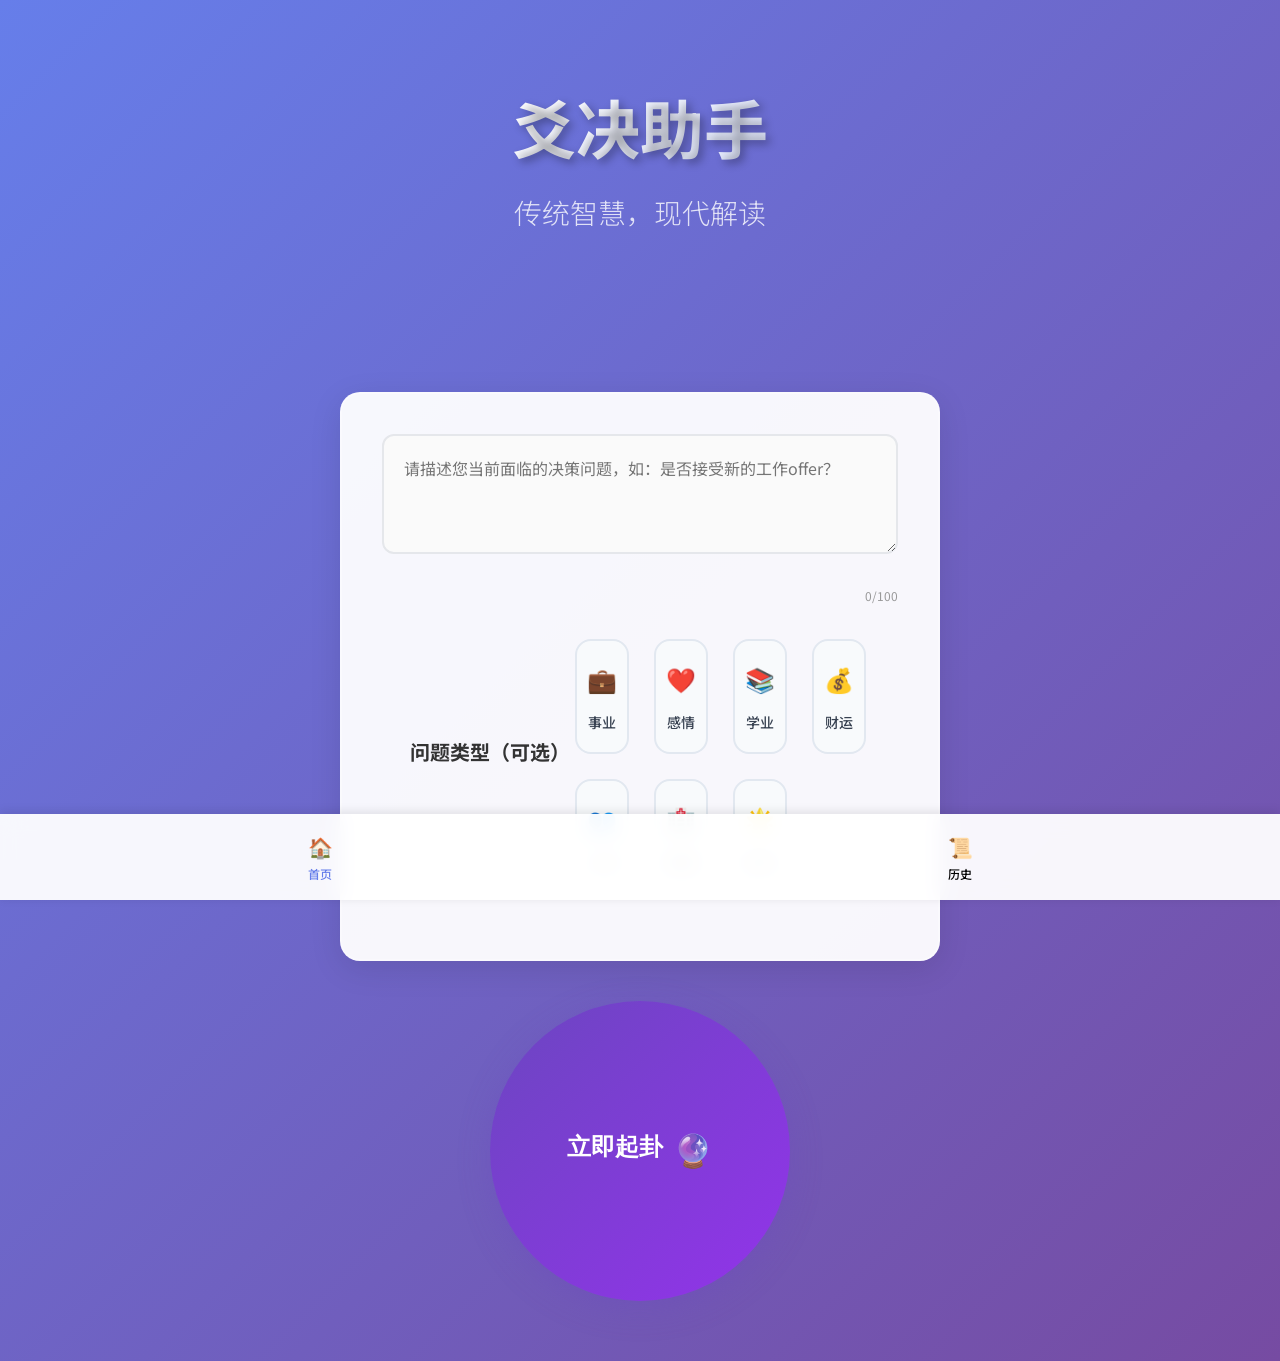
==== hexagram-assistant/index.html @ 0214f85b "feat: Final clean project structure" ====
<!DOCTYPE html>
<html lang="zh-CN">
<head>
    <meta charset="UTF-8">
    <meta name="viewport" content="width=device-width, initial-scale=1.0, maximum-scale=1.0, user-scalable=no">
    <title>爻决助手 - 传统智慧，现代解读</title>
    <meta name="description" content="基于易经六爻的智能决策助手，通过AI解读卦象为您提供决策建议">
    <meta name="keywords" content="易经,六爻,卦象,决策,占卜,AI,传统文化">
    <link rel="stylesheet" href="css/global.css">
    <link rel="stylesheet" href="css/index.css">
    <link href="https://fonts.googleapis.com/css2?family=Noto+Sans+SC:wght@400;500;700&display=swap" rel="stylesheet">
    <link rel="icon" href="favicon.ico" type="image/x-icon">
</head>
<body>
    <div id="app">
        <!-- 首页 -->
        <div id="home-page" class="page active">
            <div class="container">
                <header class="app-header">
                    <h1 class="app-title">爻决助手</h1>
                    <p class="app-subtitle">传统智慧，现代解读</p>
                </header>
                
                <main class="main-content">
                    <div class="question-input-section">
                        <div class="input-container">
                            <textarea 
                                id="question-input" 
                                class="question-textarea" 
                                placeholder="请描述您当前面临的决策问题，如：是否接受新的工作offer？"
                                maxlength="100"
                            ></textarea>
                            <div class="char-counter">
                                <span id="char-count">0</span>/100
                            </div>
                        </div>
                        
                        <div class="category-selector">
                            <div class="category-title">问题类型（可选）</div>
                            <div class="category-options">
                                <div class="category-option" data-category="career">
                                    <span class="category-icon">💼</span>
                                    <span class="category-name">事业</span>
                                </div>
                                <div class="category-option" data-category="love">
                                    <span class="category-icon">❤️</span>
                                    <span class="category-name">感情</span>
                                </div>
                                <div class="category-option" data-category="study">
                                    <span class="category-icon">📚</span>
                                    <span class="category-name">学业</span>
                                </div>
                                <div class="category-option" data-category="finance">
                                    <span class="category-icon">💰</span>
                                    <span class="category-name">财运</span>
                                </div>
                                <div class="category-option" data-category="relationship">
                                    <span class="category-icon">👥</span>
                                    <span class="category-name">人际</span>
                                </div>
                                <div class="category-option" data-category="health">
                                    <span class="category-icon">🏥</span>
                                    <span class="category-name">健康</span>
                                </div>
                                <div class="category-option" data-category="general">
                                    <span class="category-icon">🌟</span>
                                    <span class="category-name">综合</span>
                                </div>
                            </div>
                        </div>
                    </div>
                    
                    <div class="action-section">
                        <button id="start-divination" class="primary-button">
                            <span class="button-text">立即起卦</span>
                            <span class="button-icon">🔮</span>
                        </button>
                    </div>
                </main>
                
                <nav class="bottom-nav">
                    <div class="nav-item active" data-page="home">
                        <span class="nav-icon">🏠</span>
                        <span class="nav-text">首页</span>
                    </div>
                    <div class="nav-item" data-page="history">
                        <span class="nav-icon">📜</span>
                        <span class="nav-text">历史</span>
                    </div>
                </nav>
            </div>
        </div>
        
        <!-- 起卦加载页 -->
        <div id="loading-page" class="page">
            <div class="loading-container">
                <div class="loading-animation">
                    <div class="card-container">
                        <div class="divination-card"></div>
                        <div class="divination-card"></div>
                        <div class="divination-card"></div>
                    </div>
                    <div class="energy-effect"></div>
                </div>
                <div class="loading-text">
                    <p class="loading-title">正在为您起卦...</p>
                    <p class="loading-subtitle">请静心等待，天地感应中</p>
                </div>
            </div>
        </div>
        
        <!-- 卦卡结果页 -->
        <div id="result-page" class="page">
            <div class="result-container">
                <div class="result-header">
                    <button class="back-button">←</button>
                    <h2 class="result-title">卦象解读</h2>
                    <button class="share-button">分享</button>
                </div>
                
                <div class="hexagram-card">
                    <div class="card-front">
                        <div class="hexagram-header">
                            <h3 class="hexagram-name" id="hexagram-name">乾为天</h3>
                            <span class="hexagram-number" id="hexagram-number">第1卦</span>
                        </div>
                        
                        <div class="hexagram-image" id="hexagram-image">
                            <!-- 卦象图片将通过JS动态加载 -->
                        </div>
                        
                        <div class="hexagram-symbol" id="hexagram-symbol">䷀</div>
                        
                        <div class="hexagram-description" id="hexagram-description">
                            <p class="hexagram-meaning">天行健，君子以自强不息</p>
                            <div class="hexagram-keywords">
                                <span class="keyword">刚健</span>
                                <span class="keyword">进取</span>
                                <span class="keyword">领导</span>
                            </div>
                        </div>
                    </div>
                </div>
                
                <div class="ai-interpretation">
                    <h4 class="interpretation-title">AI智能解读</h4>
                    <div class="interpretation-content" id="interpretation-content">
                        <!-- AI解读内容将通过JS动态加载 -->
                    </div>
                </div>
                
                <div class="result-actions">
                    <button class="secondary-button" id="regenerate-btn">重新解读</button>
                    <button class="primary-button" id="save-btn">保存结果</button>
                </div>
            </div>
        </div>
        
        <!-- 历史记录页 -->
        <div id="history-page" class="page">
            <div class="history-container">
                <div class="history-header">
                    <h2 class="history-title">历史记录</h2>
                    <button class="clear-history-btn">清空</button>
                </div>
                
                <div class="history-list" id="history-list">
                    <!-- 历史记录将通过JS动态加载 -->
                </div>
                
                <div class="empty-history" id="empty-history">
                    <div class="empty-icon">📜</div>
                    <p class="empty-text">暂无历史记录</p>
                    <p class="empty-subtext">起卦后，您的记录将显示在这里</p>
                </div>
            </div>
        </div>
    </div>
    
    <script src="js/app.js"></script>
</body>
</html>
---- hexagram-assistant/css/global.css ----
/* 全局样式 - 网页版 */
* {
  margin: 0;
  padding: 0;
  box-sizing: border-box;
}

body {
  background: linear-gradient(135deg, #667eea 0%, #764ba2 100%);
  min-height: 100vh;
  font-family: 'Noto Sans SC', -apple-system, BlinkMacSystemFont, 'Segoe UI', 'Roboto', 'Oxygen', 'Ubuntu', 'Cantarell', 'Fira Sans', 'Droid Sans', 'Helvetica Neue', sans-serif;
  overflow-x: hidden;
}

/* 页面容器 */
.page {
  display: none;
  min-height: 100vh;
  width: 100%;
}

.page.active {
  display: block;
}

/* 容器样式 */
.container {
  padding: 20px;
  min-height: 100vh;
  display: flex;
  flex-direction: column;
  align-items: center;
  justify-content: center;
  max-width: 1200px;
  margin: 0 auto;
}

/* 卡片样式 */
.card {
  background: rgba(255, 255, 255, 0.95);
  border-radius: 20px;
  padding: 40px;
  margin: 20px;
  box-shadow: 0 8px 32px rgba(0, 0, 0, 0.1);
  backdrop-filter: blur(10px);
  border: 1px solid rgba(255, 255, 255, 0.2);
  transition: transform 0.3s ease, box-shadow 0.3s ease;
}

.card:hover {
  transform: translateY(-5px);
  box-shadow: 0 12px 40px rgba(0, 0, 0, 0.15);
}

/* 按钮样式 */
.btn, .primary-button, .secondary-button {
  background: linear-gradient(45deg, #667eea, #764ba2);
  color: white;
  border: none;
  border-radius: 50px;
  padding: 20px 40px;
  font-size: 16px;
  font-weight: bold;
  box-shadow: 0 4px 15px rgba(0, 0, 0, 0.2);
  transition: all 0.3s ease;
  cursor: pointer;
  display: inline-flex;
  align-items: center;
  justify-content: center;
  gap: 10px;
}

.btn:hover, .primary-button:hover, .secondary-button:hover {
  transform: translateY(-2px);
  box-shadow: 0 6px 20px rgba(0, 0, 0, 0.3);
}

.btn:active, .primary-button:active, .secondary-button:active {
  transform: translateY(0);
  box-shadow: 0 2px 10px rgba(0, 0, 0, 0.2);
}

.secondary-button {
  background: rgba(255, 255, 255, 0.9);
  color: #667eea;
  border: 2px solid #667eea;
}

.secondary-button:hover {
  background: linear-gradient(45deg, #667eea, #764ba2);
  color: white;
  border-color: transparent;
}

/* 文字样式 */
.title, .app-title {
  font-size: 48px;
  font-weight: bold;
  color: white;
  text-align: center;
  margin-bottom: 30px;
  text-shadow: 2px 2px 4px rgba(0, 0, 0, 0.3);
}

.subtitle, .app-subtitle {
  font-size: 24px;
  color: rgba(255, 255, 255, 0.9);
  text-align: center;
  margin-bottom: 40px;
}

.text {
  font-size: 16px;
  color: #333;
  line-height: 1.6;
}

/* 输入框样式 */
.input, .question-textarea {
  width: 100%;
  padding: 20px;
  border: 2px solid #ddd;
  border-radius: 10px;
  font-size: 16px;
  margin-bottom: 20px;
  background: rgba(255, 255, 255, 0.9);
  resize: vertical;
  min-height: 120px;
  font-family: inherit;
}

.input:focus, .question-textarea:focus {
  border-color: #667eea;
  outline: none;
  box-shadow: 0 0 0 4px rgba(102, 126, 234, 0.1);
}

/* 卦象卡片样式 */
.hexagram-card {
  background: linear-gradient(135deg, rgba(255, 255, 255, 0.95), rgba(255, 255, 255, 0.85));
  border-radius: 20px;
  padding: 40px;
  margin: 20px;
  box-shadow: 0 8px 32px rgba(0, 0, 0, 0.15);
  border: 2px solid rgba(255, 255, 255, 0.3);
  text-align: center;
  transition: transform 0.3s ease;
}

.hexagram-card:hover {
  transform: translateY(-5px);
}

.hexagram-image {
  width: 300px;
  height: 300px;
  border-radius: 15px;
  margin: 20px auto;
  box-shadow: 0 4px 15px rgba(0, 0, 0, 0.2);
  object-fit: cover;
}

.hexagram-name {
  font-size: 32px;
  font-weight: bold;
  color: #333;
  margin: 20px 0;
}

.hexagram-symbol {
  font-size: 48px;
  color: #667eea;
  margin: 20px 0;
  font-weight: bold;
}

.hexagram-meaning {
  font-size: 18px;
  color: #666;
  line-height: 1.6;
  margin: 20px 0;
}

/* 关键词标签样式 */
.keyword, .keyword-tag {
  display: inline-block;
  background: linear-gradient(45deg, #667eea, #764ba2);
  color: white;
  padding: 8px 16px;
  border-radius: 20px;
  font-size: 14px;
  margin: 5px;
  box-shadow: 0 2px 8px rgba(0, 0, 0, 0.1);
  transition: transform 0.2s ease;
}

.keyword:hover, .keyword-tag:hover {
  transform: translateY(-2px);
}

/* 动画效果 */
@keyframes fadeIn {
  from {
    opacity: 0;
    transform: translateY(20px);
  }
  to {
    opacity: 1;
    transform: translateY(0);
  }
}

@keyframes pulse {
  0% {
    transform: scale(1);
  }
  50% {
    transform: scale(1.05);
  }
  100% {
    transform: scale(1);
  }
}

@keyframes glow {
  0% {
    box-shadow: 0 0 5px rgba(102, 126, 234, 0.5);
  }
  50% {
    box-shadow: 0 0 20px rgba(102, 126, 234, 0.8);
  }
  100% {
    box-shadow: 0 0 5px rgba(102, 126, 234, 0.5);
  }
}

@keyframes spin {
  0% {
    transform: rotate(0deg);
  }
  100% {
    transform: rotate(360deg);
  }
}

@keyframes cardFlip {
  0% {
    transform: rotateY(0deg);
  }
  50% {
    transform: rotateY(180deg);
  }
  100% {
    transform: rotateY(360deg);
  }
}

.fade-in {
  animation: fadeIn 0.5s ease-out;
}

.pulse {
  animation: pulse 2s infinite;
}

.glow {
  animation: glow 2s infinite;
}

/* 响应式设计 */
@media (max-width: 768px) {
  .container {
    padding: 10px;
  }
  
  .card {
    padding: 20px;
    margin: 10px;
  }
  
  .title, .app-title {
    font-size: 32px;
  }
  
  .subtitle, .app-subtitle {
    font-size: 18px;
  }
  
  .text {
    font-size: 14px;
  }
  
  .hexagram-image {
    width: 250px;
    height: 250px;
  }
  
  .hexagram-name {
    font-size: 24px;
  }
  
  .hexagram-symbol {
    font-size: 36px;
  }
  
  .hexagram-meaning {
    font-size: 16px;
  }
  
  .btn, .primary-button, .secondary-button {
    padding: 15px 30px;
    font-size: 14px;
  }
}

@media (max-width: 480px) {
  .container {
    padding: 5px;
  }
  
  .card {
    padding: 15px;
    margin: 5px;
  }
  
  .title, .app-title {
    font-size: 28px;
  }
  
  .subtitle, .app-subtitle {
    font-size: 16px;
  }
  
  .hexagram-image {
    width: 200px;
    height: 200px;
  }
  
  .hexagram-name {
    font-size: 20px;
  }
  
  .hexagram-symbol {
    font-size: 32px;
  }
}

/* 加载动画 */
.loading {
  display: flex;
  justify-content: center;
  align-items: center;
  padding: 40px;
}

.loading-dot {
  width: 12px;
  height: 12px;
  background: #667eea;
  border-radius: 50%;
  margin: 0 5px;
  animation: loadingBounce 1.4s infinite ease-in-out both;
}

.loading-dot:nth-child(1) {
  animation-delay: -0.32s;
}

.loading-dot:nth-child(2) {
  animation-delay: -0.16s;
}

@keyframes loadingBounce {
  0%, 80%, 100% {
    transform: scale(0);
  }
  40% {
    transform: scale(1);
  }
}

/* AI响应样式 */
.ai-response, .ai-interpretation {
  background: linear-gradient(135deg, rgba(255, 255, 255, 0.95), rgba(255, 255, 255, 0.85));
  border-radius: 20px;
  padding: 40px;
  margin: 20px;
  box-shadow: 0 8px 32px rgba(0, 0, 0, 0.15);
  border: 2px solid rgba(255, 255, 255, 0.3);
}

.ai-title, .interpretation-title {
  font-size: 24px;
  font-weight: bold;
  color: #333;
  margin-bottom: 20px;
  text-align: center;
}

.ai-content, .interpretation-content {
  font-size: 16px;
  color: #333;
  line-height: 1.6;
  text-align: left;
}

/* 问题类型选择样式 */
.question-type, .category-selector {
  display: flex;
  flex-wrap: wrap;
  justify-content: center;
  margin: 20px 0;
}

.type-btn, .category-option {
  background: rgba(255, 255, 255, 0.8);
  border: 2px solid #667eea;
  color: #667eea;
  border-radius: 25px;
  padding: 12px 20px;
  margin: 5px;
  font-size: 14px;
  transition: all 0.3s ease;
  cursor: pointer;
  display: flex;
  align-items: center;
  gap: 8px;
}

.type-btn.active, .category-option.active {
  background: linear-gradient(45deg, #667eea, #764ba2);
  color: white;
  border-color: transparent;
}

.type-btn:hover, .category-option:hover {
  transform: translateY(-2px);
  box-shadow: 0 4px 12px rgba(0, 0, 0, 0.1);
}

/* 底部导航 */
.bottom-nav {
  position: fixed;
  bottom: 0;
  left: 0;
  right: 0;
  background: rgba(255, 255, 255, 0.95);
  backdrop-filter: blur(10px);
  display: flex;
  justify-content: space-around;
  padding: 10px 0;
  box-shadow: 0 -2px 10px rgba(0, 0, 0, 0.1);
  z-index: 1000;
}

.nav-item {
  display: flex;
  flex-direction: column;
  align-items: center;
  padding: 8px 16px;
  cursor: pointer;
  transition: all 0.3s ease;
  border-radius: 10px;
}

.nav-item:hover {
  background: rgba(102, 126, 234, 0.1);
}

.nav-item.active {
  color: #667eea;
}

.nav-icon {
  font-size: 20px;
  margin-bottom: 4px;
}

.nav-text {
  font-size: 12px;
  font-weight: 500;
}

/* 应用头部 */
.app-header {
  text-align: center;
  margin-bottom: 40px;
}

/* 主要内容区域 */
.main-content {
  width: 100%;
  max-width: 600px;
  margin: 0 auto;
}

/* 问题输入区域 */
.question-input-section {
  background: rgba(255, 255, 255, 0.95);
  border-radius: 20px;
  padding: 30px;
  margin-bottom: 30px;
  box-shadow: 0 8px 32px rgba(0, 0, 0, 0.1);
}

.input-container {
  position: relative;
  margin-bottom: 20px;
}

.char-counter {
  text-align: right;
  font-size: 12px;
  color: #666;
  margin-top: 5px;
}

.category-title {
  font-size: 16px;
  font-weight: bold;
  color: #333;
  margin-bottom: 15px;
  text-align: center;
}

.category-options {
  display: flex;
  flex-wrap: wrap;
  gap: 10px;
  justify-content: center;
}

/* 动作区域 */
.action-section {
  text-align: center;
  margin-top: 30px;
}

/* 加载页面样式 */
.loading-container {
  display: flex;
  flex-direction: column;
  align-items: center;
  justify-content: center;
  min-height: 100vh;
  text-align: center;
}

.loading-animation {
  position: relative;
  margin-bottom: 40px;
}

.card-container {
  display: flex;
  gap: 20px;
  margin-bottom: 20px;
}

.divination-card {
  width: 80px;
  height: 120px;
  background: linear-gradient(135deg, #667eea, #764ba2);
  border-radius: 10px;
  box-shadow: 0 4px 15px rgba(0, 0, 0, 0.2);
  animation: cardFlip 2s infinite;
}

.divination-card:nth-child(2) {
  animation-delay: 0.3s;
}

.divination-card:nth-child(3) {
  animation-delay: 0.6s;
}

.energy-effect {
  width: 200px;
  height: 200px;
  border: 2px solid rgba(102, 126, 234, 0.3);
  border-radius: 50%;
  position: absolute;
  top: 50%;
  left: 50%;
  transform: translate(-50%, -50%);
  animation: pulse 2s infinite;
}

.loading-text {
  color: white;
}

.loading-title {
  font-size: 24px;
  font-weight: bold;
  margin-bottom: 10px;
}

.loading-subtitle {
  font-size: 16px;
  opacity: 0.8;
}

/* 结果页面样式 */
.result-container {
  max-width: 600px;
  margin: 0 auto;
  padding: 20px;
}

.result-header {
  display: flex;
  justify-content: space-between;
  align-items: center;
  margin-bottom: 30px;
  background: rgba(255, 255, 255, 0.95);
  padding: 20px;
  border-radius: 15px;
  box-shadow: 0 4px 15px rgba(0, 0, 0, 0.1);
}

.back-button, .share-button {
  background: none;
  border: none;
  font-size: 20px;
  cursor: pointer;
  padding: 10px;
  border-radius: 50%;
  transition: all 0.3s ease;
}

.back-button:hover, .share-button:hover {
  background: rgba(102, 126, 234, 0.1);
}

.result-title {
  font-size: 20px;
  font-weight: bold;
  color: #333;
}

.result-actions {
  display: flex;
  gap: 15px;
  justify-content: center;
  margin-top: 30px;
}

/* 历史记录页面样式 */
.history-container {
  max-width: 600px;
  margin: 0 auto;
  padding: 20px;
}

.history-header {
  display: flex;
  justify-content: space-between;
  align-items: center;
  margin-bottom: 30px;
  background: rgba(255, 255, 255, 0.95);
  padding: 20px;
  border-radius: 15px;
  box-shadow: 0 4px 15px rgba(0, 0, 0, 0.1);
}

.history-title {
  font-size: 20px;
  font-weight: bold;
  color: #333;
}

.clear-history-btn {
  background: #ff4757;
  color: white;
  border: none;
  border-radius: 20px;
  padding: 8px 16px;
  font-size: 14px;
  cursor: pointer;
  transition: all 0.3s ease;
}

.clear-history-btn:hover {
  background: #ff3742;
  transform: translateY(-2px);
}

.history-list {
  display: flex;
  flex-direction: column;
  gap: 15px;
}

.history-item {
  background: rgba(255, 255, 255, 0.95);
  border-radius: 15px;
  padding: 20px;
  box-shadow: 0 4px 15px rgba(0, 0, 0, 0.1);
  transition: transform 0.3s ease;
}

.history-item:hover {
  transform: translateY(-2px);
}

.history-item-header {
  display: flex;
  justify-content: space-between;
  align-items: center;
  margin-bottom: 10px;
}

.history-item-title {
  font-size: 16px;
  font-weight: bold;
  color: #333;
}

.history-item-time {
  font-size: 12px;
  color: #666;
}

.history-item-question {
  font-size: 14px;
  color: #666;
  margin-bottom: 10px;
}

.history-item-hexagram {
  display: flex;
  align-items: center;
  gap: 10px;
}

.history-item-hexagram-name {
  font-size: 14px;
  font-weight: bold;
  color: #667eea;
}

.empty-history {
  text-align: center;
  padding: 60px 20px;
  color: white;
}

.empty-icon {
  font-size: 48px;
  margin-bottom: 20px;
}

.empty-text {
  font-size: 18px;
  font-weight: bold;
  margin-bottom: 10px;
}

.empty-subtext {
  font-size: 14px;
  opacity: 0.8;
}

/* 工具类 */
.text-center {
  text-align: center;
}

.text-left {
  text-align: left;
}

.text-right {
  text-align: right;
}

.mb-10 {
  margin-bottom: 10px;
}

.mb-20 {
  margin-bottom: 20px;
}

.mb-30 {
  margin-bottom: 30px;
}

.mt-10 {
  margin-top: 10px;
}

.mt-20 {
  margin-top: 20px;
}

.mt-30 {
  margin-top: 30px;
}

.hidden {
  display: none !important;
}

.visible {
  display: block !important;
}

/* 打字机效果 */
.typewriter {
  overflow: hidden;
  border-right: 2px solid #667eea;
  white-space: nowrap;
  animation: typing 3s steps(40, end), blink-caret 0.75s step-end infinite;
}

@keyframes typing {
  from {
    width: 0;
  }
  to {
    width: 100%;
  }
}

@keyframes blink-caret {
  from, to {
    border-color: transparent;
  }
  50% {
    border-color: #667eea;
  }
}

/* 响应式底部导航间距 */
@media (max-width: 768px) {
  .main-content {
    padding-bottom: 80px;
  }
  
  .result-container {
    padding-bottom: 80px;
  }
  
  .history-container {
    padding-bottom: 80px;
  }
}
.fortune-tag {
  display: inline-block; padding: 4px 12px; border-radius: 15px;
  font-size: 14px; font-weight: bold; color: white; margin-left: 10px;
  vertical-align: middle;
}
.fortune-大吉 { background-color: #e53935; }
.fortune-吉 { background-color: #fb8c00; }
.fortune-中平 { background-color: #43a047; }
.fortune-凶 { background-color: #546e7a; }
---- hexagram-assistant/css/index.css ----
/* 首页样式 - 网页版 */
.home-page {
  min-height: 100vh;
  background: linear-gradient(135deg, #667eea 0%, #764ba2 100%);
  padding: 40px 30px;
  box-sizing: border-box;
  display: flex;
  flex-direction: column;
  align-items: center;
}

.app-header {
  text-align: center;
  padding: 60px 0 80px 0;
  color: white;
  animation: fadeIn 0.6s ease-out;
}

.app-title {
  font-size: 64px;
  font-weight: bold;
  margin-bottom: 20px;
  text-shadow: 4px 4px 8px rgba(0, 0, 0, 0.3);
  background: linear-gradient(135deg, #ffffff 0%, #e0e7ff 100%);
  -webkit-background-clip: text;
  -webkit-text-fill-color: transparent;
  background-clip: text;
}

.app-subtitle {
  font-size: 28px;
  color: rgba(255, 255, 255, 0.8);
  font-weight: 300;
}

.main-content {
  width: 100%;
  max-width: 600px;
  margin: 0 auto;
}

.question-input-section {
  background: rgba(255, 255, 255, 0.95);
  border-radius: 20px;
  padding: 40px;
  margin-bottom: 40px;
  box-shadow: 0 8px 32px rgba(0, 0, 0, 0.1);
  border: 2px solid rgba(255, 255, 255, 0.3);
  animation: fadeIn 0.6s ease-out 0.1s both;
}

.category-selector {
  margin-top: 30px;
}

.category-title {
  display: flex;
  align-items: center;
  margin-bottom: 30px;
  font-size: 20px;
  font-weight: bold;
  color: #333;
  text-align: center;
}

.category-options {
  display: grid;
  grid-template-columns: repeat(4, 1fr);
  gap: 15px;
}

.category-option {
  display: flex;
  flex-direction: column;
  align-items: center;
  justify-content: center;
  padding: 20px 10px;
  border-radius: 16px;
  background: #f8fafc;
  border: 2px solid #e2e8f0;
  transition: all 0.3s ease;
  cursor: pointer;
}

.category-option:hover {
  transform: translateY(-2px);
  box-shadow: 0 4px 12px rgba(0, 0, 0, 0.1);
}

.category-option:active {
  transform: scale(0.95);
}

.category-option.active {
  background: linear-gradient(135deg, #6B46C1 0%, #9333ea 100%);
  border-color: #6B46C1;
  box-shadow: 0 4px 16px rgba(107, 70, 193, 0.3);
}

.category-option.active .category-icon,
.category-option.active .category-name {
  color: white;
}

.category-icon {
  font-size: 24px;
  margin-bottom: 8px;
  color: #6B46C1;
}

.category-name {
  font-size: 14px;
  color: #374151;
  font-weight: 500;
  text-align: center;
}

.input-container {
  position: relative;
  margin-bottom: 20px;
}

.question-textarea {
  width: 100%;
  min-height: 120px;
  padding: 20px;
  border: 2px solid #e5e7eb;
  border-radius: 12px;
  font-size: 16px;
  line-height: 1.6;
  background: #fafafa;
  box-sizing: border-box;
  transition: all 0.3s ease;
  resize: vertical;
  font-family: inherit;
}

.question-textarea:focus {
  border-color: #6B46C1;
  background: white;
  box-shadow: 0 0 0 4px rgba(107, 70, 193, 0.1);
  outline: none;
}

.char-counter {
  font-size: 12px;
  color: #999;
  text-align: right;
  margin-top: 8px;
}

.action-section {
  text-align: center;
  margin-bottom: 40px;
  animation: fadeIn 0.6s ease-out 0.3s both;
}

.primary-button {
  position: relative;
  width: 300px;
  height: 300px;
  margin: 0 auto 30px;
  border-radius: 50%;
  background: linear-gradient(135deg, #6B46C1 0%, #9333ea 100%);
  border: none;
  box-shadow: 0 8px 32px rgba(107, 70, 193, 0.3);
  display: flex;
  align-items: center;
  justify-content: center;
  cursor: pointer;
  transition: all 0.3s ease;
  overflow: hidden;
}

.primary-button:hover {
  transform: translateY(-5px);
  box-shadow: 0 12px 40px rgba(107, 70, 193, 0.4);
}

.primary-button:active {
  transform: scale(0.95);
}

.primary-button:disabled {
  background: linear-gradient(135deg, #d1d5db 0%, #9ca3af 100%);
  box-shadow: none;
  cursor: not-allowed;
}

.button-content {
  display: flex;
  flex-direction: column;
  align-items: center;
  justify-content: center;
  z-index: 2;
}

.button-text {
  font-size: 24px;
  font-weight: bold;
  color: white;
  margin-bottom: 8px;
}

.button-icon {
  font-size: 32px;
  color: rgba(255, 255, 255, 0.9);
}

.loading-animation {
  position: absolute;
  top: 50%;
  left: 50%;
  transform: translate(-50%, -50%);
  display: flex;
  gap: 6px;
}

.loading-dot {
  width: 8px;
  height: 8px;
  background: white;
  border-radius: 50%;
  animation: pulse 1.4s infinite ease-in-out;
}

.loading-dot:nth-child(1) {
  animation-delay: -0.32s;
}

.loading-dot:nth-child(2) {
  animation-delay: -0.16s;
}

.loading-dot:nth-child(3) {
  animation-delay: 0;
}

@keyframes pulse {
  0%, 80%, 100% {
    transform: scale(0);
    opacity: 0.5;
  }
  40% {
    transform: scale(1);
    opacity: 1;
  }
}

.pulse-ring {
  position: absolute;
  top: 50%;
  left: 50%;
  transform: translate(-50%, -50%);
  width: 100%;
  height: 100%;
  border-radius: 50%;
  border: 3px solid rgba(255, 255, 255, 0.5);
  animation: pulse-ring 2s infinite;
}

@keyframes pulse-ring {
  0% {
    transform: translate(-50%, -50%) scale(1);
    opacity: 1;
  }
  100% {
    transform: translate(-50%, -50%) scale(1.3);
    opacity: 0;
  }
}

.divination-tip {
  font-size: 16px;
  color: rgba(255, 255, 255, 0.8);
  text-align: center;
  margin-top: 20px;
}

/* 历史记录入口 */
.history-section {
  background: rgba(255, 255, 255, 0.1);
  border-radius: 16px;
  padding: 30px;
  margin-bottom: 40px;
  display: flex;
  align-items: center;
  justify-content: space-between;
  border: 2px solid rgba(255, 255, 255, 0.2);
  cursor: pointer;
  transition: all 0.3s ease;
  animation: fadeIn 0.6s ease-out 0.4s both;
}

.history-section:hover {
  background: rgba(255, 255, 255, 0.15);
  transform: translateY(-2px);
}

.history-section:active {
  transform: scale(0.98);
  background: rgba(255, 255, 255, 0.15);
}

.history-icon {
  font-size: 24px;
  color: white;
}

.history-text {
  flex: 1;
  font-size: 18px;
  color: white;
  margin-left: 20px;
  font-weight: 500;
}

.arrow-icon {
  font-size: 16px;
  color: rgba(255, 255, 255, 0.8);
}

/* 底部导航 */
.bottom-nav {
  position: fixed;
  bottom: 0;
  left: 0;
  right: 0;
  background: rgba(255, 255, 255, 0.95);
  backdrop-filter: blur(10px);
  display: flex;
  justify-content: space-around;
  padding: 10px 0;
  box-shadow: 0 -2px 10px rgba(0, 0, 0, 0.1);
  z-index: 1000;
  animation: fadeIn 0.6s ease-out 0.5s both;
}

.nav-item {
  display: flex;
  flex-direction: column;
  align-items: center;
  padding: 8px 16px;
  cursor: pointer;
  transition: all 0.3s ease;
  border-radius: 10px;
}

.nav-item:hover {
  background: rgba(102, 126, 234, 0.1);
}

.nav-item.active {
  color: #667eea;
}

.nav-icon {
  font-size: 20px;
  margin-bottom: 4px;
}

.nav-text {
  font-size: 12px;
  font-weight: 500;
}

/* 响应式设计 */
@media (max-width: 768px) {
  .home-page {
    padding: 30px 20px;
  }
  
  .app-title {
    font-size: 48px;
  }
  
  .app-subtitle {
    font-size: 20px;
  }
  
  .question-input-section {
    padding: 30px;
  }
  
  .category-options {
    grid-template-columns: repeat(3, 1fr);
    gap: 10px;
  }
  
  .category-option {
    padding: 15px 8px;
  }
  
  .primary-button {
    width: 250px;
    height: 250px;
  }
  
  .button-text {
    font-size: 20px;
  }
  
  .button-icon {
    font-size: 28px;
  }
  
  .history-section {
    padding: 20px;
  }
  
  .history-text {
    font-size: 16px;
  }
}

@media (max-width: 480px) {
  .home-page {
    padding: 20px 15px;
  }
  
  .app-title {
    font-size: 36px;
  }
  
  .app-subtitle {
    font-size: 18px;
  }
  
  .question-input-section {
    padding: 20px;
  }
  
  .category-options {
    grid-template-columns: repeat(2, 1fr);
    gap: 8px;
  }
  
  .category-option {
    padding: 12px 6px;
  }
  
  .category-name {
    font-size: 12px;
  }
  
  .primary-button {
    width: 200px;
    height: 200px;
  }
  
  .button-text {
    font-size: 18px;
  }
  
  .button-icon {
    font-size: 24px;
  }
  
  .main-content {
    padding-bottom: 80px;
  }
}

/* 动画效果 */
@keyframes fadeIn {
  from {
    opacity: 0;
    transform: translateY(20px);
  }
  to {
    opacity: 1;
    transform: translateY(0);
  }
}

/* 特殊效果 */
.glow-effect {
  position: absolute;
  top: 0;
  left: 0;
  right: 0;
  bottom: 0;
  background: radial-gradient(circle at center, rgba(255, 255, 255, 0.1) 0%, transparent 70%);
  pointer-events: none;
  animation: glow-pulse 3s ease-in-out infinite;
}

@keyframes glow-pulse {
  0%, 100% {
    opacity: 0.3;
  }
  50% {
    opacity: 0.6;
  }
}

/* 加载状态 */
.loading-state .button-content {
  opacity: 0;
}

.loading-state .loading-animation {
  display: flex;
}

/* 成功状态 */
.success-state {
  animation: success-pulse 0.6s ease-out;
}

@keyframes success-pulse {
  0% {
    transform: scale(1);
  }
  50% {
    transform: scale(1.1);
  }
  100% {
    transform: scale(1);
  }
}

/* 工具类 */
.text-center {
  text-align: center;
}

.mb-10 {
  margin-bottom: 10px;
}

.mb-20 {
  margin-bottom: 20px;
}

.mb-30 {
  margin-bottom: 30px;
}

.hidden {
  display: none !important;
}

/* 无障碍支持 */
.primary-button:focus,
.category-option:focus,
.nav-item:focus {
  outline: 2px solid #667eea;
  outline-offset: 2px;
}

/* 高对比度模式支持 */
@media (prefers-contrast: high) {
  .primary-button {
    border: 3px solid white;
  }
  
  .category-option {
    border: 2px solid #333;
  }
  
  .category-option.active {
    border: 2px solid white;
  }
}

/* 减少动画模式支持 */
@media (prefers-reduced-motion: reduce) {
  .primary-button,
  .category-option,
  .history-section,
  .nav-item {
    transition: none;
  }
  
  .pulse-ring,
  .loading-dot,
  .glow-effect {
    animation: none;
  }
  
  .fade-in {
    animation: none;
    opacity: 1;
    transform: none;
  }
}
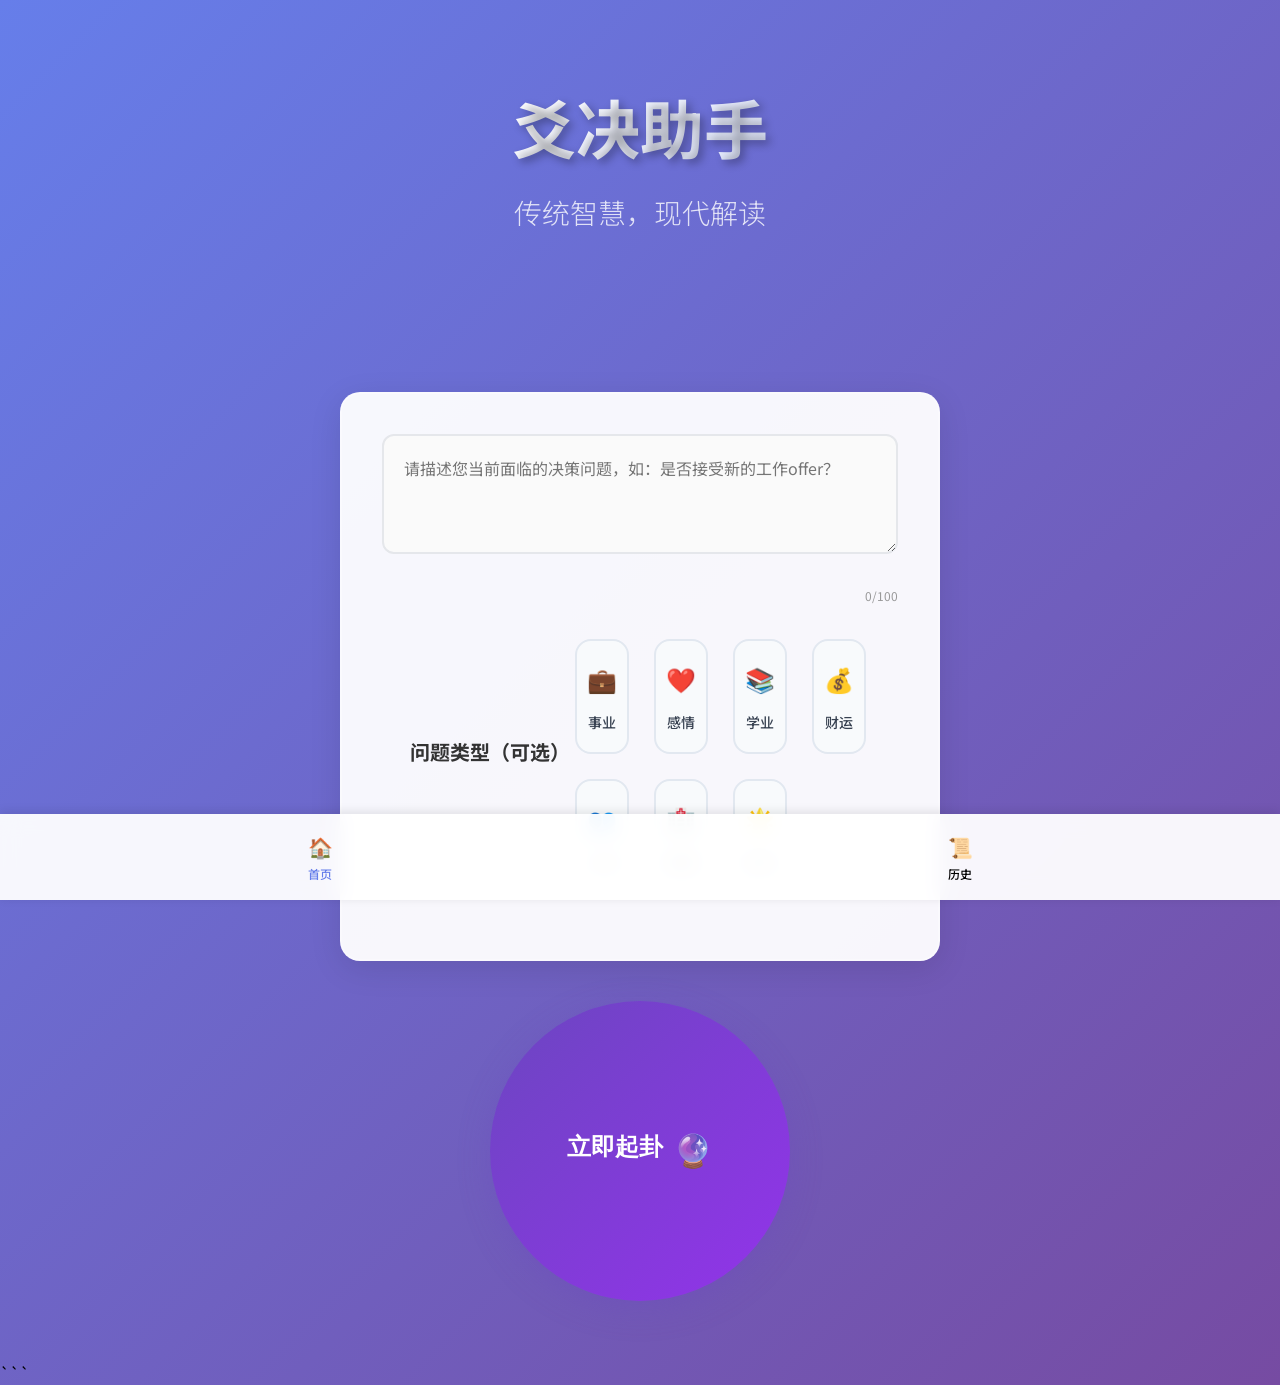
==== commit 54f9b404: "Update index.html" ====
--- a/hexagram-assistant/index.html
+++ b/hexagram-assistant/index.html
@@ -152,8 +152,23 @@
                 <div class="result-actions">
                     <button class="secondary-button" id="regenerate-btn">重新解读</button>
                     <button class="primary-button" id="save-btn">保存结果</button>
-                </div>
-            </div>
+                    <button class="secondary-button" id="continue-chat-btn">继续提问</button>
+                </div>
+            </div>
+            <div id="chat-modal" class="chat-modal-overlay">
+    <div class="chat-modal-content">
+        <div class="chat-modal-header">
+            <h3>与AI深入交流</h3>
+            <button id="close-chat-btn" class="close-button">&times;</button>
+        </div>
+        <div id="chat-window" class="chat-window">
+            </div>
+        <div class="chat-input-area">
+            <textarea id="chat-input" placeholder="请在这里输入你的追问..."></textarea>
+            <button id="send-chat-btn">发送</button>
+        </div>
+    </div>
+</div>
         </div>
         
         <!-- 历史记录页 -->
@@ -175,8 +190,25 @@
                 </div>
             </div>
         </div>
+        </div>
+
+    <div id="chat-modal" class="chat-modal-overlay">
+        <div class="chat-modal-content">
+            <div class="chat-modal-header">
+                <h3>与AI深入交流</h3>
+                <button id="close-chat-btn" class="close-button">&times;</button>
+            </div>
+            <div id="chat-window" class="chat-window">
+                </div>
+            <div class="chat-input-area">
+                <textarea id="chat-input" placeholder="请在这里输入你的追问..."></textarea>
+                <button id="send-chat-btn">发送</button>
+            </div>
+        </div>
+    </div>
+</div> ```
     </div>
     
     <script src="js/app.js"></script>
 </body>
-</html>+</html>
--- a/hexagram-assistant/css/global.css
+++ b/hexagram-assistant/css/global.css
@@ -852,7 +852,52 @@
   font-size: 14px; font-weight: bold; color: white; margin-left: 10px;
   vertical-align: middle;
 }
+/* 对话窗口样式 */
+.chat-modal-overlay {
+    position: fixed; top: 0; left: 0; width: 100%; height: 100%;
+    background-color: rgba(0, 0, 0, 0.6);
+    display: none; justify-content: center; align-items: center; z-index: 2000;
+}
+.chat-modal-content {
+    background: #f9f9f9; width: 90%; max-width: 600px;
+    border-radius: 15px; box-shadow: 0 5px 25px rgba(0,0,0,0.2);
+    display: flex; flex-direction: column; height: 80vh;
+}
+.chat-modal-header {
+    padding: 15px 20px; border-bottom: 1px solid #eee;
+    display: flex; justify-content: space-between; align-items: center;
+}
+.close-button {
+    background: none; border: none; font-size: 24px; cursor: pointer;
+}
+.chat-window {
+    flex-grow: 1; overflow-y: auto; padding: 20px;
+}
+.chat-message {
+    margin-bottom: 15px; max-width: 80%;
+}
+.user-message {
+    background-color: #667eea; color: white;
+    padding: 10px 15px; border-radius: 15px 15px 0 15px;
+    align-self: flex-end; margin-left: auto;
+}
+.ai-message {
+    background-color: #e9e9eb; color: #333;
+    padding: 10px 15px; border-radius: 15px 15px 15px 0;
+    align-self: flex-start;
+}
+.chat-input-area {
+    display: flex; padding: 10px; border-top: 1px solid #eee;
+}
+#chat-input {
+    flex-grow: 1; border: 1px solid #ccc; border-radius: 20px;
+    padding: 10px 15px; resize: none; font-family: inherit;
+}
+#send-chat-btn {
+    background: #667eea; color: white; border: none;
+    border-radius: 20px; padding: 0 20px; margin-left: 10px; cursor: pointer;
+}
 .fortune-大吉 { background-color: #e53935; }
 .fortune-吉 { background-color: #fb8c00; }
 .fortune-中平 { background-color: #43a047; }
-.fortune-凶 { background-color: #546e7a; }+.fortune-凶 { background-color: #546e7a; }
